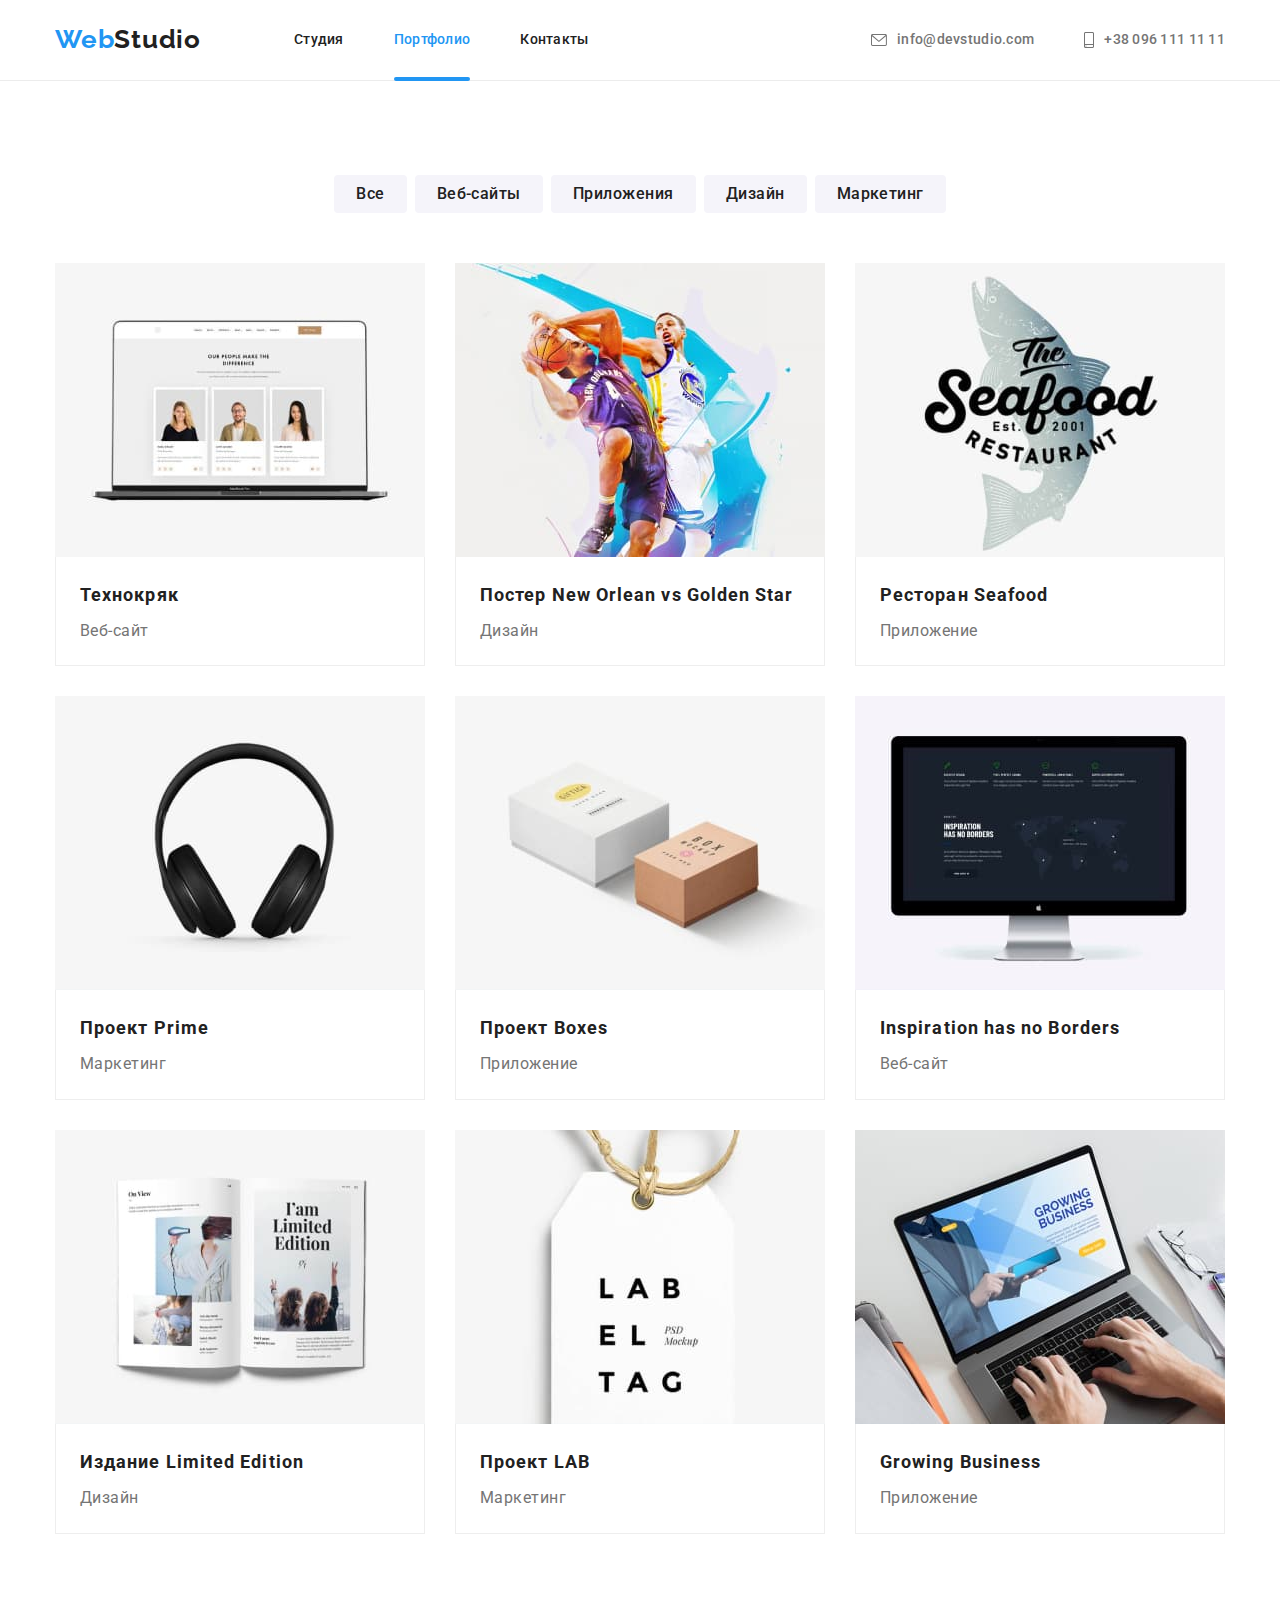
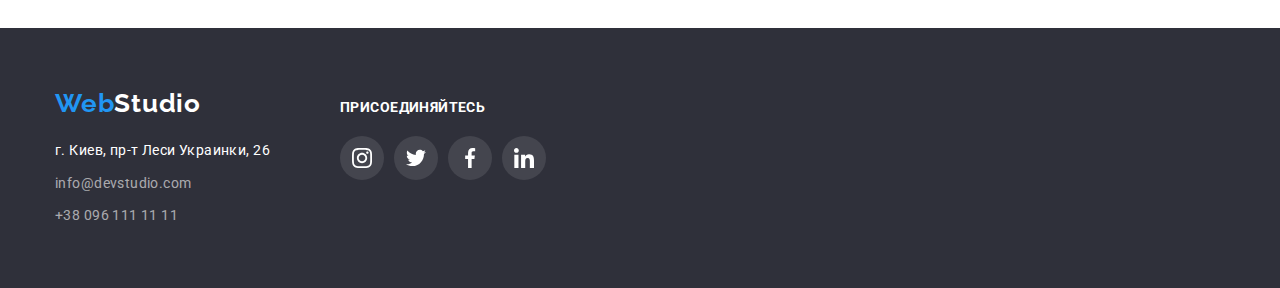
==== portfolio.html @ 0dd3267f "commit-start-hw6" ====
<!DOCTYPE html>
<html lang="ru">
  <head>
    <meta charset="UTF-8" />
    <meta http-equiv="X-UA-Compatible" content="IE=edge" />
    <meta name="viewport" content="width=device-width, initial-scale=1.0" />
    <title>Portfolio</title>
    <link
      href="https://fonts.googleapis.com/css2?family=Raleway:wght@700&family=Roboto:wght@400;500;700;900&display=swap"
      rel="stylesheet"
    />
    <link
      rel="stylesheet"
      href="https://cdnjs.cloudflare.com/ajax/libs/modern-normalize/1.1.0/modern-normalize.min.css"
    />
    <link rel="stylesheet" href="./styles.css" />
  </head>
  <body>
    <!--Header-->

    <header class="header-section">
      <div class="main-nav container">
        <nav class="navigation">
          <a href="./index.html" class="logo header">Web<span class="logo-dark">Studio</span> </a>
          <ul class="nav-menu">
            <li class="nav-menu-item">
              <a href="./index.html" class="nav-menu-link">Студия</a>
            </li>
            <li class="nav-menu-item">
              <a href="./portfolio.html" class="nav-menu-link current">Портфолио</a>
            </li>
            <li class="nav-menu-item">
              <a href="/" class="nav-menu-link">Контакты</a>
            </li>
          </ul>
        </nav>
        <ul class="contact">
          <li class="contact-item">
            <a href="mailto:info@devstudio.com" class="contact-link"
              ><svg class="contact-icon" width="16" height="12">
                <use href="./images/icons.svg#icon-envelope"></use></svg
              >info@devstudio.com</a
            >
          </li>
          <li class="contact-item">
            <a href="tel:+380961111111" class="contact-link">
              <svg class="contact-icon" width="10" height="16">
                <use href="./images/icons.svg#icon-smartphone"></use></svg
              >+38 096 111 11 11</a
            >
          </li>
        </ul>
      </div>
    </header>

    <!--Main container-->

    <main>
      <!--Portfolio menu-->

      <section class="section">
        <div class="container">
          <h1 class="hidden">Наши проекты</h1>
          <ul class="portfolio-menu">
            <li class="btn-item"><button class="portfolio-btn" type="button">Все</button></li>
            <li class="btn-item"><button class="portfolio-btn" type="button">Веб-сайты</button></li>
            <li class="btn-item">
              <button class="portfolio-btn" type="button">Приложения</button>
            </li>
            <li class="btn-item"><button class="portfolio-btn" type="button">Дизайн</button></li>
            <li class="btn-item"><button class="portfolio-btn" type="button">Маркетинг</button></li>
          </ul>
          <ul class="projects-list">
            <li class="projects-item">
              <a class="projects-link" href="/"
                ><div class="projects-thumb">
                  <img class src="./images/technocrack.jpg" alt="Технокрак" width="370" />
                  <div class="overlay">
                    <p class="overlay-content">
                      Ресурс предлагает комплексные предложения с разным уровнем функционала и
                      сервисов. Все это позволит посетителю получить исчерпывающие сведения<br />о
                      компании или частном лице.
                    </p>
                  </div>
                </div>
                <div class="projects-container">
                  <h2 class="projects-title">Технокряк</h2>
                  <p class="projects-content">Веб-сайт</p>
                </div></a
              >
            </li>
            <li class="projects-item">
              <a class="projects-link" href="/"
                ><div class="projects-thumb">
                  <img class src="./images/posterbasketball.jpg" alt="Баскетбол" width="370" />
                  <div class="overlay">
                    <p class="overlay-content">
                      Ресурс предлагает комплексные предложения с разным уровнем функционала и
                      сервисов. Все это позволит посетителю получить исчерпывающие сведения<br />о
                      компании или частном лице.
                    </p>
                  </div>
                </div>
                <div class="projects-container">
                  <h2 class="projects-title">Постер New Orlean vs Golden Star</h2>
                  <p class="projects-content">Дизайн</p>
                </div></a
              >
            </li>
            <li class="projects-item">
              <a class="projects-link" href="/"
                ><div class="projects-thumb">
                  <img class src="./images/seafood.jpg" alt="Ресторан морепродукты" width="370" />
                  <div class="overlay">
                    <p class="overlay-content">
                      Ресурс предлагает комплексные предложения с разным уровнем функционала и
                      сервисов. Все это позволит посетителю получить исчерпывающие сведения<br />о
                      компании или частном лице.
                    </p>
                  </div>
                </div>
                <div class="projects-container">
                  <h2 class="projects-title">Ресторан Seafood</h2>
                  <p class="projects-content">Приложение</p>
                </div></a
              >
            </li>
            <li class="projects-item">
              <a class="projects-link" href="/"
                ><div class="projects-thumb">
                  <img class src="./images/prime.jpg" alt="Наушники" width="370" />
                  <div class="overlay">
                    <p class="overlay-content">
                      Ресурс предлагает комплексные предложения с разным уровнем функционала и
                      сервисов. Все это позволит посетителю получить исчерпывающие сведения<br />о
                      компании или частном лице.
                    </p>
                  </div>
                </div>
                <div class="projects-container">
                  <h2 class="projects-title">Проект Prime</h2>
                  <p class="projects-content">Маркетинг</p>
                </div></a
              >
            </li>
            <li class="projects-item">
              <a class="projects-link" href="/"
                ><div class="projects-thumb">
                  <img class src="./images/boxes.jpg" alt="Коробки" width="370" />
                  <div class="overlay">
                    <p class="overlay-content">
                      Ресурс предлагает комплексные предложения с разным уровнем функционала и
                      сервисов. Все это позволит посетителю получить исчерпывающие сведения<br />о
                      компании или частном лице.
                    </p>
                  </div>
                </div>
                <div class="projects-container">
                  <h2 class="projects-title">Проект Boxes</h2>
                  <p class="projects-content">Приложение</p>
                </div></a
              >
            </li>
            <li class="projects-item">
              <a class="projects-link" href="/"
                ><div class="projects-thumb">
                  <img
                    class
                    src="./images/inspirationnoboders.jpg"
                    alt="Вдохновение не имеет границ"
                    width="370"
                  />
                  <div class="overlay">
                    <p class="overlay-content">
                      Ресурс предлагает комплексные предложения с разным уровнем функционала и
                      сервисов. Все это позволит посетителю получить исчерпывающие сведения<br />о
                      компании или частном лице.
                    </p>
                  </div>
                </div>
                <div class="projects-container">
                  <h2 lang="en" class="projects-title">Inspiration has no Borders</h2>
                  <p class="projects-content">Веб-сайт</p>
                </div></a
              >
            </li>
            <li class="projects-item">
              <a class="projects-link" href="/"
                ><div class="projects-thumb">
                  <img
                    class
                    src="./images/limitededition.jpg"
                    alt="Издание Limited edition"
                    width="370"
                  />
                  <div class="overlay">
                    <p class="overlay-content">
                      Ресурс предлагает комплексные предложения с разным уровнем функционала и
                      сервисов. Все это позволит посетителю получить исчерпывающие сведения<br />о
                      компании или частном лице.
                    </p>
                  </div>
                </div>
                <div class="projects-container">
                  <h2 class="projects-title">Издание Limited Edition</h2>
                  <p class="projects-content">Дизайн</p>
                </div></a
              >
            </li>
            <li class="projects-item">
              <a class="projects-link" href="/"
                ><div class="projects-thumb">
                  <img class src="./images/projectlab.jpg" alt="Проект LAB" width="370" />
                  <div class="overlay">
                    <p class="overlay-content">
                      Ресурс предлагает комплексные предложения с разным уровнем функционала и
                      сервисов. Все это позволит посетителю получить исчерпывающие сведения<br />о
                      компании или частном лице.
                    </p>
                  </div>
                </div>
                <div class="projects-container">
                  <h2 class="projects-title">Проект LAB</h2>
                  <p class="projects-content">Маркетинг</p>
                </div></a
              >
            </li>
            <li class="projects-item">
              <a class="projects-link" href="/"
                ><div class="projects-thumb">
                  <img class src="./images/growingbusines.jpg" alt="Растущий бизнес" width="370" />
                  <div class="overlay">
                    <p class="overlay-content">
                      Ресурс предлагает комплексные предложения с разным уровнем функционала и
                      сервисов. Все это позволит посетителю получить исчерпывающие сведения<br />о
                      компании или частном лице.
                    </p>
                  </div>
                </div>
                <div class="projects-container">
                  <h2 class="projects-title">Growing Business</h2>
                  <p class="projects-content">Приложение</p>
                </div></a
              >
            </li>
          </ul>
        </div>
      </section>
    </main>

    <!--Footer-->

    <footer class="footer-section">
      <div class="container footer-div">
        <div class="footer-left">
          <a href="./index.html" class="logo foot">Web<span class="logo-light">Studio</span> </a>
          <address>
            <ul class="address-menu">
              <li class="address-item">
                <a
                  href="https://bit.ly/3O5jqAV"
                  class="address-link geo"
                  target="_blank"
                  rel="noopener noreferrer"
                >
                  г. Киев, пр-т Леси Украинки, 26
                </a>
              </li>
              <li class="address-item">
                <a href="mailto:info@devstudio.com" class="address-link">info@devstudio.com</a>
              </li>
              <li class="address-item">
                <a href="tel:+380961111111" class="address-link">+38 096 111 11 11</a>
              </li>
            </ul>
          </address>
        </div>
        <div class="footer-right">
          <h2 class="footer-social-title">присоединяйтесь</h2>
          <ul class="social-list">
            <li class="social-item">
              <a
                class="social-link link-footer"
                href="https://www.instagram.com/"
                target="_blank"
                rel="noopener noreferrer"
                ><svg class="social-icon icon-footer" width="20" height="20">
                  <use href="./images/icons.svg#icon-instagram"></use></svg
              ></a>
            </li>
            <li class="social-item">
              <a
                class="social-link link-footer"
                href="https://twitter.com/"
                target="_blank"
                rel="noopener noreferrer"
                ><svg class="social-icon icon-footer" width="20" height="20">
                  <use href="./images/icons.svg#icon-twitter"></use></svg
              ></a>
            </li>
            <li class="social-item">
              <a
                class="social-link link-footer"
                href="https://www.facebook.com/"
                target="_blank"
                rel="noopener noreferrer"
                ><svg class="social-icon icon-footer" width="20" height="20">
                  <use href="./images/icons.svg#icon-facebook"></use></svg
              ></a>
            </li>
            <li class="social-item">
              <a
                class="social-link link-footer"
                href="https://www.linkedin.com/"
                target="_blank"
                rel="noopener noreferrer"
                ><svg class="social-icon icon-footer" width="20" height="20">
                  <use href="./images/icons.svg#icon-linkedin"></use></svg
              ></a>
            </li>
          </ul>
        </div>
      </div>
    </footer>
  </body>
</html>
---- styles.css ----
/* General */

:root {
  --title-color: #212121;
  --main-color: #757575;
  --accent-color: #2196f3;
  --footer-color: rgba(255, 255, 255, 0.6);
  --white-text-color: #ffffff;
  --background-dark-color: #2f303a;
  --background-primary-color: #ffffff;
  --background-second-color: #f5f4fa;
  --btn-hover: #188ce8;
  --fill-icon-color: #afb1b8;
  --cubic-beizer-hover: cubic-bezier(0.4, 0, 0.2, 1);
}
body {
  background-color: var(--background-primary-color);
  color: var(--main-color);
  font-family: 'Roboto', sans-serif;
}
ul {
  list-style: none;
  padding: 0;
  margin: 0;
}
h1,
h2,
h3,
p {
  margin: 0;
  padding: 0;
}
img {
  display: block;
  max-width: 100%;
  height: auto;
}
a {
  text-decoration: none;
}
.container {
  width: 1200px;
  margin-left: auto;
  margin-right: auto;
  padding-left: 15px;
  padding-right: 15px;
}
.section {
  padding-top: 94px;
  padding-bottom: 94px;
}
.hidden {
  position: absolute;
  width: 1px;
  height: 1px;
  margin: -1px;
  border: 0;
  padding: 0;
  white-space: nowrap;
  clip-path: inset(100%);
  clip: rect(0 0 0 0);
  overflow: hidden;
}

/* Header */

.header-section {
  border-bottom: 1px solid #ececec;
}
.main-nav {
  display: flex;
  align-items: center;
}
.navigation {
  display: flex;
  align-items: center;
}
.nav-menu {
  display: flex;
  align-items: center;
}
.contact {
  display: flex;
  align-items: center;
}

.logo {
  display: block;
  color: var(--accent-color);
  font-family: 'Raleway', sans-serif;
  font-weight: 700;
  font-size: 26px;
  line-height: 1.19;
  letter-spacing: 0.03em;
}
.logo.header {
  padding-top: 24px;
  padding-bottom: 25px;
  margin-right: 93px;
}
.logo-dark {
  color: var(--title-color);
}
.logo-light {
  color: var(--white-text-color);
}
.nav-menu-item:not(:last-child) {
  margin-right: 50px;
}

.nav-menu-link {
  display: block;
  padding-top: 32px;
  padding-bottom: 32px;
  color: var(--title-color);
  font-weight: 500;
  font-size: 14px;
  line-height: 1.14;
  letter-spacing: 0.02em;
  transition: color 250ms var(--cubic-beizer-hover);
}
.nav-menu-link:hover,
.nav-menu-link:focus {
  color: var(--accent-color);
}
.nav-menu-link.current {
  position: relative;
  color: var(--accent-color);
}
.current::after {
  content: '';
  display: block;
  position: absolute;
  bottom: -1px;
  width: 100%;
  height: 4px;
  background-color: var(--accent-color);
  border-radius: 2px;
}
.contact {
  margin-left: auto;
}
.contact-item:not(:last-child) {
  margin-right: 50px;
}
.contact-link {
  display: flex;
  align-items: center;
  padding-top: 32px;
  padding-bottom: 32px;
  color: var(--main-color);
  font-weight: 500;
  font-size: 14px;
  line-height: 1.14;
  letter-spacing: 0.02em;
  transition: color 250ms var(--cubic-beizer-hover);
}
.contact-link:focus,
.contact-link:hover {
  color: var(--accent-color);
}
.contact-icon {
  fill: currentColor;
  margin-right: 10px;
  transition: fill 250ms var(--cubic-beizer-hover);
}

/* Hero */

.hero {
  padding-top: 200px;
  padding-bottom: 200px;
  max-width: 1600px;
  height: 600px;
  margin-left: auto;
  margin-right: auto;
  background-color: var(--background-dark-color);
  text-align: center;
  background-image: linear-gradient(to right, rgba(47, 48, 58, 0.4), rgba(47, 48, 58, 0.4)),
    url(./images/backgroundimage.jpg);
  background-repeat: no-repeat;
  background-size: cover;
  background-position: center;
  border: 1px solid #000000;
  box-shadow: 0px 4px 4px rgba(0, 0, 0, 0.25);
}

.title-service {
  margin-bottom: 30px;
  color: var(--white-text-color);
  font-weight: 900;
  font-size: 44px;
  line-height: 1.36;
  letter-spacing: 0.06em;
  text-transform: uppercase;
}
.button-service {
  font-family: inherit;
  padding: 10px 32px;
  background-color: var(--accent-color);
  color: var(--white-text-color);
  font-weight: 700;
  font-size: 16px;
  line-height: 1.87;
  letter-spacing: 0.06em;
  align-items: center;
  cursor: pointer;
  border: none;
  border-radius: 4px;
  transition: background-color 250ms var(--cubic-beizer-hover);
}
.button-service:hover,
.button-service:focus {
  background-color: var(--btn-hover);
}

/* Features */

.features-list {
  display: flex;
  flex-wrap: wrap;
}

.bgr-features-icon {
  display: flex;
  justify-content: center;
  background-color: var(--background-second-color);
  padding-top: 25px;
  padding-bottom: 25px;
  margin-bottom: 30px;
  border-radius: 4px;
}
.features-title {
  margin-bottom: 10px;
  font-weight: 700;
  font-size: 14px;
  line-height: 1.14;
  letter-spacing: 0.03em;
  text-transform: uppercase;
  color: var(--title-color);
}
.features-item {
  width: calc((100% - 90px) / 4);
}
.features-item:not(:nth-child(4n)) {
  margin-right: 30px;
}
.features-content {
  font-size: 14px;
  line-height: 1.7;
  letter-spacing: 0.03em;
}

/* Work */

.work.section {
  padding-top: 0;
}
.work-main {
  margin-bottom: 50px;
  text-align: center;
  color: var(--title-color);
  font-weight: 700;
  font-size: 36px;
  line-height: 1.16;
  letter-spacing: 0.03em;
}
.work-list {
  display: flex;
}
.work-item {
  width: calc((100% - 60px) / 3);
}
.work-item:not(:nth-child(3n)) {
  margin-right: 30px;
}
.work-thumb {
  position: relative;
}
.work-content {
  display: flex;
  justify-content: center;
  align-items: center;
  position: absolute;
  width: 100%;
  height: 70px;
  bottom: 0;
  font-weight: 700;
  font-size: 14px;
  line-height: 1.14;
  letter-spacing: 0.03em;
  text-transform: uppercase;
  color: var(--white-text-color);
  background-color: rgba(47, 48, 58, 0.8);
}

/* Team */

.team {
  background-color: var(--background-second-color);
}
.team-main {
  margin-bottom: 50px;
  font-weight: 700;
  font-size: 36px;
  line-height: 1.16;
  letter-spacing: 0.03em;
  color: var(--title-color);
  text-align: center;
}
.team-list {
  display: flex;
  flex-wrap: wrap;
}
.team-item {
  width: calc((100% - 90px) / 4);
  border-radius: 0px 0px 4px 4px;
  box-shadow: 0px 1px 3px rgba(0, 0, 0, 0.12), 0px 1px 1px rgba(0, 0, 0, 0.14),
    0px 2px 1px rgba(0, 0, 0, 0.2);
}
.team-item:not(:nth-child(4n)) {
  margin-right: 30px;
}
.team-container {
  padding-top: 30px;
  padding-bottom: 30px;
  text-align: center;
  background-color: var(--background-primary-color);
}

.team-title {
  margin-bottom: 10px;
  font-weight: 500;
  font-size: 16px;
  line-height: 1.18;
  letter-spacing: 0.03em;
  color: var(--title-color);
}
.team-content {
  font-size: 16px;
  line-height: 1.18;
  letter-spacing: 0.03em;
  margin-bottom: 16px;
}
.social-list {
  display: flex;
  flex-wrap: wrap;
  justify-content: center;
}
.social-item:not(:last-child) {
  margin-right: 10px;
}
.social-link {
  display: flex;
  align-items: center;
  justify-content: center;
  width: 44px;
  height: 44px;
  border-radius: 50%;
  background-color: transparent;
  transition: background-color 250ms var(--cubic-beizer-hover);
}
.social-link:hover,
.social-link:focus {
  background-color: var(--accent-color);
}
.social-icon.icon-team {
  fill: var(--fill-icon-color);
  transition: fill 250ms var(--cubic-beizer-hover);
}
.social-link:hover .social-icon,
.social-link:focus .social-icon {
  fill: var(--white-text-color);
}

/* Clients */

.clients-title {
  margin-bottom: 50px;
  font-weight: 700;
  font-size: 36px;
  line-height: 1.16;
  text-align: center;
  letter-spacing: 0.03em;
  color: var(--title-color);
}
.clients-list {
  display: flex;
  flex-wrap: wrap;
  align-items: center;
  justify-content: center;
}
.clients-item {
  width: calc((100% - 150px) / 6);
}
.clients-item:not(:nth-child(6n)) {
  margin-right: 30px;
}
.clents-link {
  padding-top: 16px;
  padding-bottom: 16px;
  justify-content: center;
  display: flex;
  border: 1px solid var(--fill-icon-color);
  border-radius: 4px;
  transition: border 250ms var(--cubic-beizer-hover);
}
.clients-icon {
  fill: var(--fill-icon-color);
  transition: fill 250ms var(--cubic-beizer-hover);
}
.clents-link:focus,
.clents-link:hover {
  border: 1px solid var(--accent-color);
}
.clents-link:hover .clients-icon,
.clents-link:focus .clients-icon {
  fill: var(--accent-color);
}

/* Portfolio menu */
/* Filter menu */

.portfolio-menu {
  display: flex;
  flex-wrap: wrap;
  align-items: center;
  justify-content: center;
  margin-bottom: 50px;
}
.btn-item:not(:last-child) {
  margin-right: 8px;
}
.portfolio-btn {
  display: inline-block;
  padding: 6px 22px;
  font-family: inherit;
  font-weight: 500;
  font-size: 16px;
  line-height: 1.6;
  letter-spacing: 0.03em;
  color: var(--title-color);
  background-color: var(--background-second-color);
  cursor: pointer;
  border: none;
  border-radius: 4px;
  transition: background-color 250ms var(--cubic-beizer-hover),
    box-shadow 250ms var(--cubic-beizer-hover), color 250ms var(--cubic-beizer-hover);
}
.portfolio-btn:hover,
.portfolio-btn:focus {
  background-color: var(--accent-color);
  box-shadow: 0px 3px 1px rgba(0, 0, 0, 0.1), 0px 1px 2px rgba(0, 0, 0, 0.08),
    0px 2px 2px rgba(0, 0, 0, 0.12);
  color: var(--white-text-color);
}

/* Projects */

.projects-list {
  display: flex;
  flex-wrap: wrap;
}
.projects-item {
  width: calc((100% - 60px) / 3);
}
.projects-item:not(:nth-child(3n)) {
  margin-right: 30px;
}
.projects-item:not(:nth-last-child(-n + 3)) {
  margin-bottom: 30px;
}
.projects-link {
  display: block;
  transition: box-shadow 250ms var(--cubic-beizer-hover);
}
.projects-link:focus,
.projects-link:hover {
  box-shadow: 0px 1px 1px rgba(0, 0, 0, 0.12), 0px 4px 4px rgba(0, 0, 0, 0.06),
    1px 4px 6px rgba(0, 0, 0, 0.16);
}
.projects-title {
  margin-bottom: 4px;
  font-weight: 700;
  font-size: 18px;
  line-height: 2;
  letter-spacing: 0.06em;
  color: var(--title-color);
}
.projects-content {
  font-weight: 400;
  font-size: 16px;
  line-height: 1.8;
  letter-spacing: 0.03em;
  color: var(--main-color);
}
.projects-container {
  padding: 20px 24px;
  background-color: var(--background-primary-color);
  border: 1px solid #eeeeee;
  border-top: none;
}
.projects-thumb {
  position: relative;
  overflow: hidden;
}
.overlay {
  position: absolute;
  display: flex;
  justify-content: center;
  align-items: center;
  width: 100%;
  height: 100%;
  top: 0;
  left: 0;
  transform: translateY(100%);
  background-color: rgba(33, 150, 243, 0.9);
  transition: transform 250ms var(--cubic-beizer-hover);
}
.overlay-content {
  width: 322px;
  height: auto;
  font-size: 18px;
  line-height: 1.56;
  letter-spacing: 0.03em;
  color: var(--white-text-color);
}
.projects-link:focus .overlay,
.projects-link:hover .overlay {
  transform: translateY(0%);
}

/* Footer */

.footer-section {
  padding-top: 60px;
  padding-bottom: 60px;
  background-color: var(--background-dark-color);
}
.logo.foot {
  margin-left: auto;
  margin-bottom: 20px;
}
.address-item:not(:last-child) {
  margin-bottom: 9px;
}
.address-link {
  display: block;
  color: var(--footer-color);
  font-style: normal;
  font-weight: 400;
  font-size: 14px;
  line-height: 1.7;
  letter-spacing: 0.03em;
  transition: color 250ms var(--cubic-beizer-hover);
}
.address-link.geo {
  color: var(--white-text-color);
}

.address-link:hover,
.address-link:focus {
  color: var(--accent-color);
}
.footer-div {
  display: flex;
  align-items: baseline;
}
.footer-right {
  margin-left: 70px;
}
.footer-social-title {
  margin-bottom: 20px;
  font-weight: 700;
  font-size: 14px;
  line-height: 1.14;
  letter-spacing: 0.03em;
  text-transform: uppercase;
  color: var(--white-text-color);
}

.icon-footer {
  fill: var(--white-text-color);
}
.link-footer {
  background-color: rgba(255, 255, 255, 0.1);
  border-radius: 50%;
}

/* Modal-backdrop */

.backdrop {
  position: fixed;
  top: 0;
  left: 0;
  width: 100%;
  height: 100%;
  background-color: rgba(0, 0, 0, 0.2);
  transition: opacity 250ms var(--cubic-beizer-hover), visibility 250ms var(--cubic-beizer-hover);
}
.backdrop.is-hidden {
  opacity: 0;
  visibility: hidden;
  pointer-events: none;
}
.modal-form {
  position: absolute;
  top: 50%;
  left: 50%;
  transform: translate(-50%, -50%) scale(1);
  width: 528px;
  height: 581px;
  background-color: var(--background-primary-color);
  box-shadow: 0px 1px 3px rgba(0, 0, 0, 0.12), 0px 1px 1px rgba(0, 0, 0, 0.14),
    0px 2px 1px rgba(0, 0, 0, 0.2);
  border-radius: 4px;
  transition: transform 250ms var(--cubic-beizer-hover);
}
.backdrop.is-hidden .modal-form {
  transform: translate(-50%, -50%) scale(0.5);
}
.btn-close {
  position: absolute;
  display: flex;
  align-items: center;
  justify-content: center;
  padding: 0;
  width: 30px;
  height: 30px;
  top: 8px;
  right: 8px;
  background-color: transparent;
  border-radius: 50%;
  border: 1px solid rgba(0, 0, 0, 0.1);
  cursor: pointer;
}
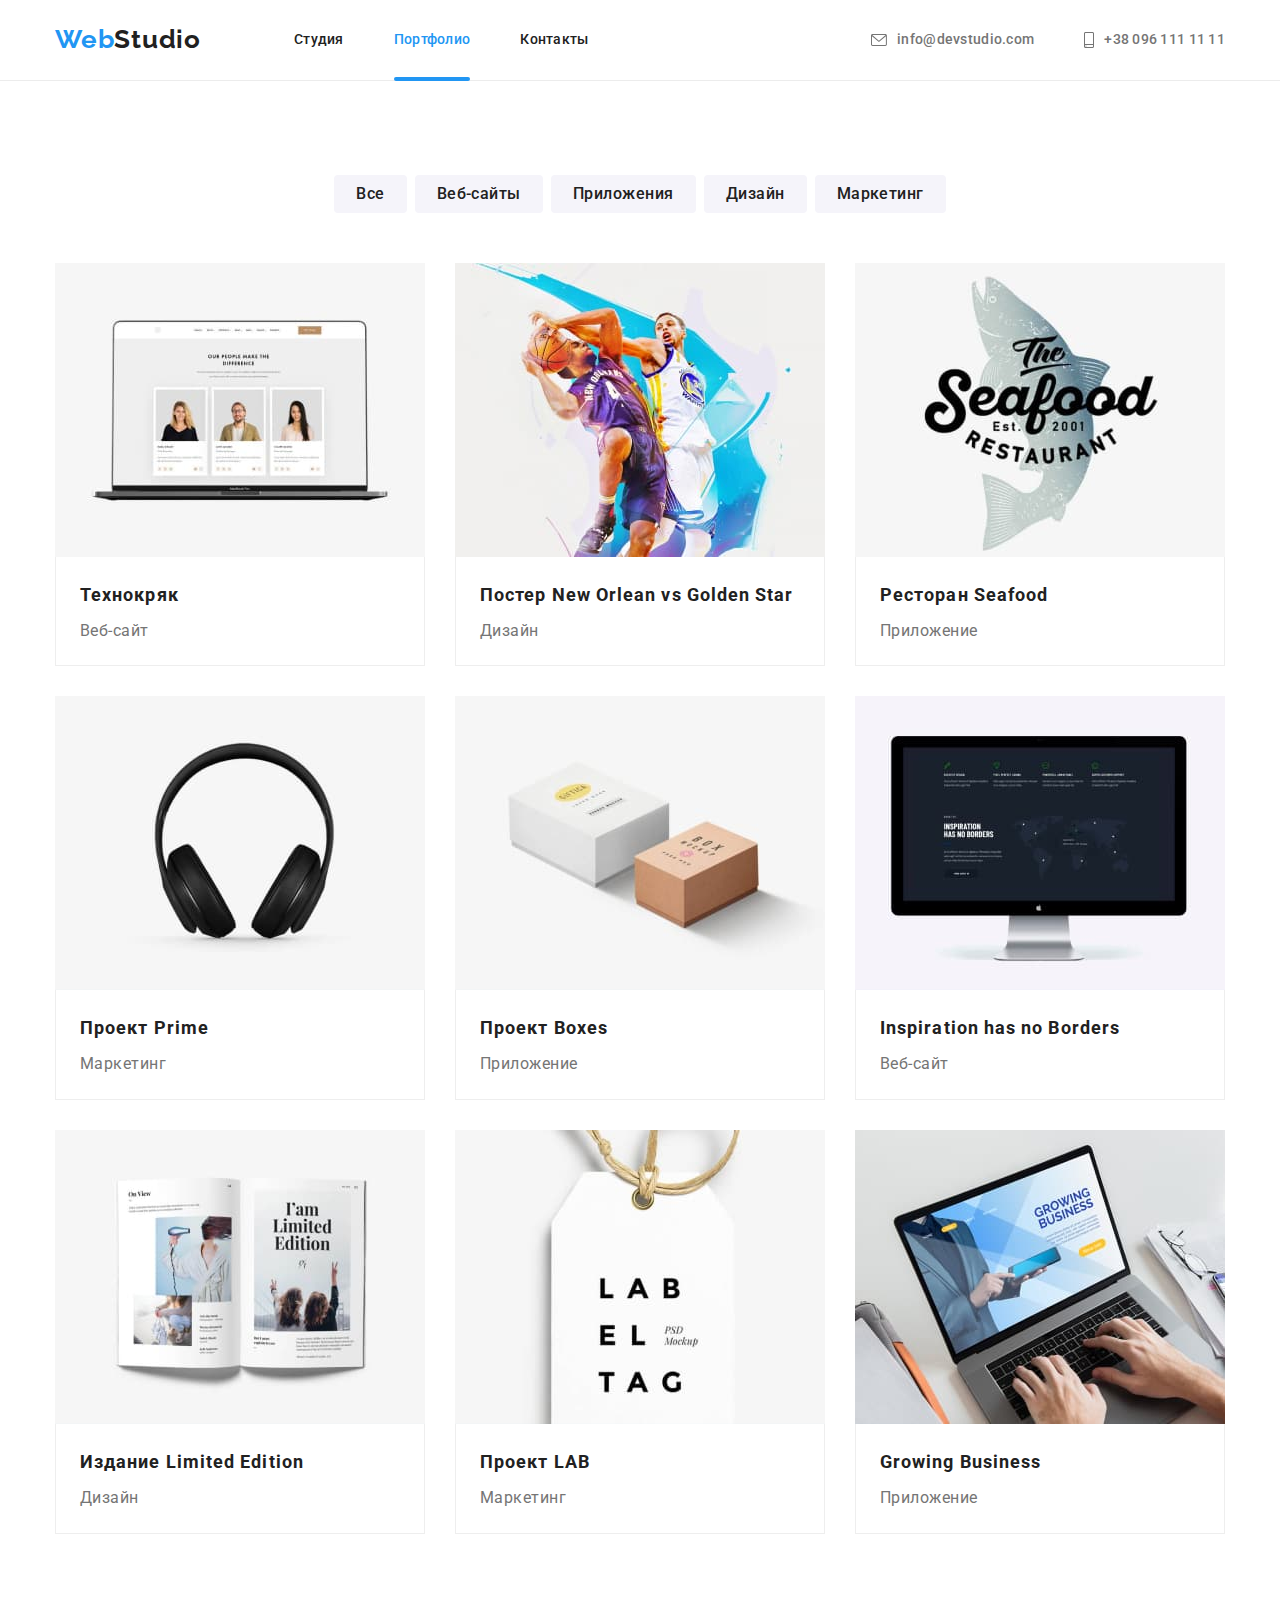
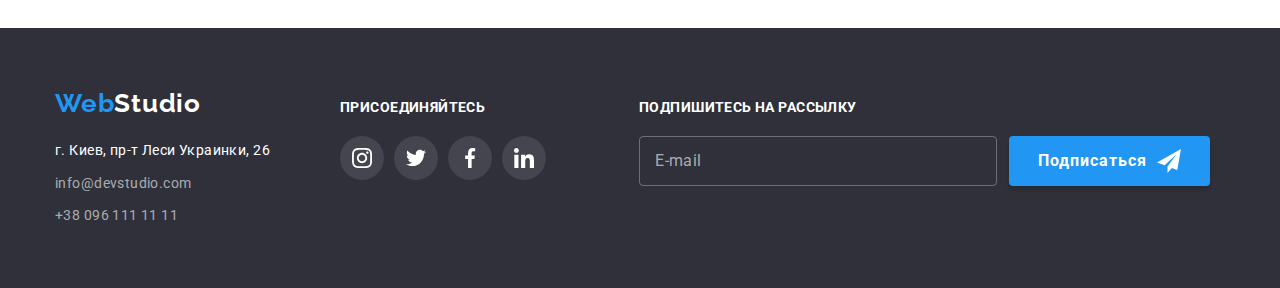
==== commit 996e23af: "final-commit" ====
--- a/portfolio.html
+++ b/portfolio.html
@@ -276,7 +276,7 @@
           </address>
         </div>
         <div class="footer-right">
-          <h2 class="footer-social-title">присоединяйтесь</h2>
+          <h3 class="footer-social-title">присоединяйтесь</h3>
           <ul class="social-list">
             <li class="social-item">
               <a
@@ -320,6 +320,24 @@
             </li>
           </ul>
         </div>
+        <div class="footer-form-container">
+          <h3 class="footer-form-title">Подпишитесь на рассылку</h3>
+          <form class="footer-form">
+            <input
+              class="footer-form-input"
+              type="email"
+              name="user-mail"
+              placeholder="E-mail"
+              required
+            />
+            <button class="btn-footer-form" type="submit">
+              Подписаться
+              <svg class="btn-footer-mail-icon" width="24" height="24">
+                <use href="./images/icons.svg#icon-telegram"></use>
+              </svg>
+            </button>
+          </form>
+        </div>
       </div>
     </footer>
   </body>
--- a/styles.css
+++ b/styles.css
@@ -207,6 +207,7 @@
   cursor: pointer;
   border: none;
   border-radius: 4px;
+  box-shadow: 0px 4px 4px rgba(0, 0, 0, 0.15);
   transition: background-color 250ms var(--cubic-beizer-hover);
 }
 .button-service:hover,
@@ -363,6 +364,7 @@
 .social-link:hover,
 .social-link:focus {
   background-color: var(--accent-color);
+  outline: none;
 }
 .social-icon.icon-team {
   fill: var(--fill-icon-color);
@@ -403,7 +405,7 @@
   display: flex;
   border: 1px solid var(--fill-icon-color);
   border-radius: 4px;
-  transition: border 250ms var(--cubic-beizer-hover);
+  transition: border-color 250ms var(--cubic-beizer-hover);
 }
 .clients-icon {
   fill: var(--fill-icon-color);
@@ -411,7 +413,8 @@
 }
 .clents-link:focus,
 .clents-link:hover {
-  border: 1px solid var(--accent-color);
+  border-color: var(--accent-color);
+  outline: none;
 }
 .clents-link:hover .clients-icon,
 .clents-link:focus .clients-icon {
@@ -434,7 +437,6 @@
 .portfolio-btn {
   display: inline-block;
   padding: 6px 22px;
-  font-family: inherit;
   font-weight: 500;
   font-size: 16px;
   line-height: 1.6;
@@ -585,6 +587,65 @@
 .link-footer {
   background-color: rgba(255, 255, 255, 0.1);
   border-radius: 50%;
+}
+.footer-form-container {
+  margin-left: 93px;
+}
+.footer-form-title {
+  margin-bottom: 20px;
+  font-weight: 700;
+  font-size: 14px;
+  line-height: 1.14;
+  letter-spacing: 0.03em;
+  text-transform: uppercase;
+  color: var(--white-text-color);
+}
+.footer-form {
+  display: flex;
+  align-items: center;
+}
+
+.footer-form-input {
+  width: 358px;
+  height: 50px;
+  padding: 15px;
+  margin-right: 12px;
+  font-size: 16px;
+  line-height: 1.25;
+  letter-spacing: 0.03em;
+  color: var(--footer-color);
+  background-color: transparent;
+  border: 1px solid rgba(255, 255, 255, 0.3);
+  border-radius: 4px;
+}
+
+.footer-form-input::placeholder {
+  color: var(--footer-color);
+}
+.btn-footer-form {
+  padding: 10px 29px;
+  font-weight: 700;
+  font-size: 16px;
+  line-height: 1.88;
+  letter-spacing: 0.06em;
+  display: flex;
+  align-items: center;
+  cursor: pointer;
+  border-radius: 4px;
+  border: none;
+  color: var(--white-text-color);
+  background-color: var(--accent-color);
+  box-shadow: 0px 4px 4px rgba(0, 0, 0, 0.15);
+  transition: background-color 250ms var(--cubic-beizer-hover);
+}
+
+.btn-footer-form:focus,
+.btn-footer-form:hover {
+  background-color: var(--btn-hover);
+}
+.btn-footer-mail-icon {
+  fill: var(--white-text-color);
+  margin-left: 10px;
 }
 
 /* Modal-backdrop */
@@ -603,7 +664,7 @@
   visibility: hidden;
   pointer-events: none;
 }
-.modal-form {
+.modal {
   position: absolute;
   top: 50%;
   left: 50%;
@@ -634,3 +695,145 @@
   border: 1px solid rgba(0, 0, 0, 0.1);
   cursor: pointer;
 }
+.close-icon {
+  fill: #000000;
+  transition: fill 250ms var(--cubic-beizer-hover);
+}
+.btn-close:focus .close-icon,
+.btn-close:hover .close-icon {
+  fill: var(--accent-color);
+}
+
+/* Contact form */
+
+.modal-form {
+  padding: 40px;
+  display: flex;
+  flex-direction: column;
+}
+.form-contact-title {
+  font-weight: 700;
+  font-size: 20px;
+  line-height: 1.15;
+  letter-spacing: 0.03em;
+  margin-bottom: 12px;
+  text-align: center;
+  color: var(--title-color);
+}
+.form-contact-label {
+  margin-bottom: 10px;
+}
+.form-contact-name {
+  font-size: 12px;
+  line-height: 1.16;
+  letter-spacing: 0.01em;
+  color: var(--main-color);
+}
+
+.contact-input {
+  padding-left: 42px;
+  width: 100%;
+  height: 40px;
+  font-size: 12px;
+  line-height: 1.16px;
+  letter-spacing: 0.01em;
+  color: var(--main-color);
+  border: 1px solid rgba(33, 33, 33, 0.2);
+  border-radius: 4px;
+  transition: border-color 250ms var(--cubic-beizer-hover);
+}
+.contact-input:focus,
+.comentary-area:focus {
+  border-color: var(--accent-color);
+  outline: none;
+}
+.form-input-wrap {
+  position: relative;
+  margin-top: 4px;
+}
+.input-icon {
+  position: absolute;
+  left: 12px;
+  top: 50%;
+  transform: translateY(-50%);
+  fill: var(--title-color);
+  transition: fill 250ms var(--cubic-beizer-hover);
+}
+.contact-input:focus + .input-icon {
+  fill: var(--accent-color);
+}
+.form-comentary-label {
+  margin-bottom: 20px;
+}
+.comentary-area {
+  margin-top: 4px;
+  padding: 12px 16px;
+  height: 120px;
+  width: 100%;
+  border: 1px solid rgba(33, 33, 33, 0.2);
+  border-radius: 4px;
+  resize: none;
+  transition: border-color 250ms var(--cubic-beizer-hover);
+  font-size: 12px;
+  line-height: 1.16px;
+  letter-spacing: 0.01em;
+  color: var(--main-color);
+}
+.comentary-area::placeholder {
+  font-size: 12px;
+  line-height: 1.16px;
+  letter-spacing: 0.01em;
+  color: rgba(117, 117, 117, 0.5);
+}
+.checkbox-icon {
+  border: 2px solid var(--title-color);
+  border-radius: 2px;
+  cursor: pointer;
+  transition: background-color 250ms var(--cubic-beizer-hover),
+    border 250ms var(--cubic-beizer-hover);
+}
+
+.checkbox-input:checked + .checkbox-label .checkbox-icon {
+  background-color: var(--accent-color);
+  border: none;
+}
+.checkbox-label {
+  display: flex;
+  justify-content: center;
+  align-items: center;
+  margin-bottom: 30px;
+}
+.agreement {
+  font-size: 14px;
+  line-height: 1.72;
+  letter-spacing: 0.03em;
+  margin-left: 8px;
+  color: var(--main-color);
+}
+.link-agreement {
+  font-size: 14px;
+  line-height: 1.72;
+  letter-spacing: 0.03em;
+  color: var(--accent-color);
+  text-decoration: underline;
+}
+.btn-form {
+  padding: 10px 55px;
+  margin-left: auto;
+  margin-right: auto;
+  background-color: var(--accent-color);
+  color: var(--white-text-color);
+  font-weight: 700;
+  font-size: 16px;
+  line-height: 1.87;
+  letter-spacing: 0.06em;
+  cursor: pointer;
+  border: none;
+  border-radius: 4px;
+  box-shadow: 0px 4px 4px rgba(0, 0, 0, 0.15);
+  transition: background-color 250ms var(--cubic-beizer-hover);
+}
+.btn-form:focus,
+.btn-form:hover {
+  background-color: var(--btn-hover);
+}
